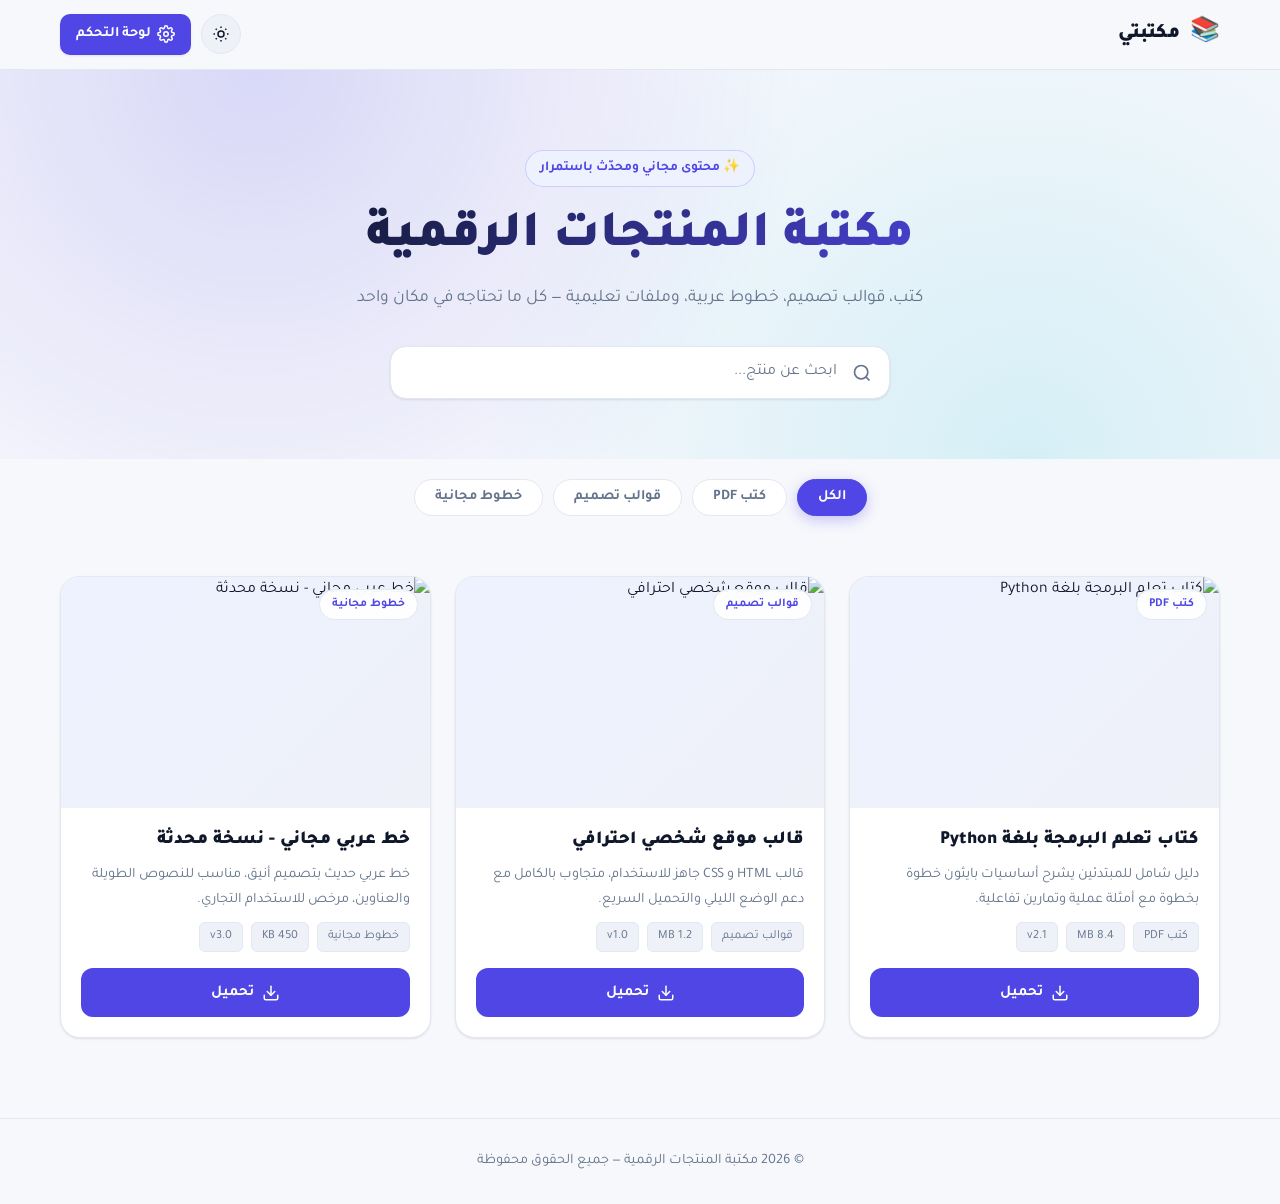
==== index.html @ 05be1ee8 "Add files via upload" ====
<!DOCTYPE html>
<html lang="ar" dir="rtl">
<head>
  <meta charset="UTF-8" />
  <meta name="viewport" content="width=device-width, initial-scale=1.0" />
  <meta name="description" content="مكتبة المنتجات الرقمية — كتب، قوالب، خطوط، وملفات تعليمية للتحميل المجاني" />
  <title>مكتبة المنتجات الرقمية</title>
  <link rel="preconnect" href="https://fonts.googleapis.com" />
  <link rel="preconnect" href="https://fonts.gstatic.com" crossorigin />
  <link href="https://fonts.googleapis.com/css2?family=Tajawal:wght@400;500;700;900&display=swap" rel="stylesheet" />
  <link rel="stylesheet" href="style.css" />
</head>
<body>

  <!-- شريط التنقل -->
  <nav class="navbar">
    <div class="nav-container">
      <a href="/" class="logo">
        <span class="logo-icon">📚</span>
        <span class="logo-text">مكتبتي</span>
      </a>
      <div class="nav-actions">
        <button id="themeToggle" class="icon-btn" aria-label="تبديل الوضع الليلي">
          <svg class="icon-sun" viewBox="0 0 24 24" fill="none" stroke="currentColor" stroke-width="2"><circle cx="12" cy="12" r="4"/><path d="M12 2v2M12 20v2M4.93 4.93l1.41 1.41M17.66 17.66l1.41 1.41M2 12h2M20 12h2M6.34 17.66l-1.41 1.41M19.07 4.93l-1.41 1.41"/></svg>
          <svg class="icon-moon" viewBox="0 0 24 24" fill="none" stroke="currentColor" stroke-width="2"><path d="M21 12.79A9 9 0 1 1 11.21 3 7 7 0 0 0 21 12.79z"/></svg>
        </button>
        <a href="/admin/" class="admin-link">
          <svg viewBox="0 0 24 24" fill="none" stroke="currentColor" stroke-width="2" width="18" height="18"><circle cx="12" cy="12" r="3"/><path d="M19.4 15a1.65 1.65 0 0 0 .33 1.82l.06.06a2 2 0 1 1-2.83 2.83l-.06-.06a1.65 1.65 0 0 0-1.82-.33 1.65 1.65 0 0 0-1 1.51V21a2 2 0 0 1-4 0v-.09A1.65 1.65 0 0 0 9 19.4a1.65 1.65 0 0 0-1.82.33l-.06.06a2 2 0 1 1-2.83-2.83l.06-.06a1.65 1.65 0 0 0 .33-1.82 1.65 1.65 0 0 0-1.51-1H3a2 2 0 0 1 0-4h.09A1.65 1.65 0 0 0 4.6 9a1.65 1.65 0 0 0-.33-1.82l-.06-.06a2 2 0 1 1 2.83-2.83l.06.06a1.65 1.65 0 0 0 1.82.33H9a1.65 1.65 0 0 0 1-1.51V3a2 2 0 0 1 4 0v.09a1.65 1.65 0 0 0 1 1.51 1.65 1.65 0 0 0 1.82-.33l.06-.06a2 2 0 1 1 2.83 2.83l-.06.06a1.65 1.65 0 0 0-.33 1.82V9a1.65 1.65 0 0 0 1.51 1H21a2 2 0 0 1 0 4h-.09a1.65 1.65 0 0 0-1.51 1z"/></svg>
          لوحة التحكم
        </a>
      </div>
    </div>
  </nav>

  <!-- القسم الرئيسي -->
  <header class="hero">
    <div class="hero-content">
      <span class="hero-badge">✨ محتوى مجاني ومحدّث باستمرار</span>
      <h1>مكتبة المنتجات الرقمية</h1>
      <p>كتب، قوالب تصميم، خطوط عربية، وملفات تعليمية — كل ما تحتاجه في مكان واحد</p>

      <div class="search-box">
        <svg viewBox="0 0 24 24" fill="none" stroke="currentColor" stroke-width="2" width="20" height="20"><circle cx="11" cy="11" r="8"/><path d="m21 21-4.35-4.35"/></svg>
        <input type="search" id="searchInput" placeholder="ابحث عن منتج..." aria-label="بحث" />
      </div>
    </div>
  </header>

  <!-- التصنيفات -->
  <section class="categories-section">
    <div class="container">
      <div id="categories" class="categories"></div>
    </div>
  </section>

  <!-- شبكة المنتجات -->
  <main class="container">
    <div id="productsGrid" class="products-grid">
      <div class="loading">
        <div class="spinner"></div>
        <p>جارٍ تحميل المنتجات...</p>
      </div>
    </div>
    <div id="emptyState" class="empty-state" hidden>
      <p>لا توجد منتجات مطابقة للبحث.</p>
    </div>
  </main>

  <!-- التذييل -->
  <footer class="footer">
    <div class="container">
      <p>© <span id="year"></span> مكتبة المنتجات الرقمية — جميع الحقوق محفوظة</p>
    </div>
  </footer>

  <script src="app.js"></script>
</body>
</html>
---- style.css ----
/* ==== المتغيرات والأساسيات ==== */
:root {
  --bg: #f7f8fc;
  --bg-elevated: #ffffff;
  --bg-soft: #eef1f8;
  --text: #0f172a;
  --text-muted: #64748b;
  --border: #e2e8f0;
  --primary: #4f46e5;
  --primary-hover: #4338ca;
  --primary-soft: #eef2ff;
  --accent: #06b6d4;
  --success: #10b981;
  --shadow-sm: 0 1px 3px rgba(15, 23, 42, 0.06), 0 1px 2px rgba(15, 23, 42, 0.04);
  --shadow-md: 0 4px 12px rgba(15, 23, 42, 0.08);
  --shadow-lg: 0 20px 40px -12px rgba(15, 23, 42, 0.15);
  --radius-sm: 8px;
  --radius: 14px;
  --radius-lg: 20px;
  --transition: 0.25s cubic-bezier(0.4, 0, 0.2, 1);
}

[data-theme="dark"] {
  --bg: #0b1120;
  --bg-elevated: #151b2e;
  --bg-soft: #1e263c;
  --text: #f1f5f9;
  --text-muted: #94a3b8;
  --border: #263049;
  --primary: #818cf8;
  --primary-hover: #a5b4fc;
  --primary-soft: #1e1b4b;
  --shadow-sm: 0 1px 3px rgba(0, 0, 0, 0.3);
  --shadow-md: 0 4px 12px rgba(0, 0, 0, 0.4);
  --shadow-lg: 0 20px 40px -12px rgba(0, 0, 0, 0.6);
}

* { box-sizing: border-box; margin: 0; padding: 0; }

html { scroll-behavior: smooth; }

body {
  font-family: "Tajawal", system-ui, -apple-system, "Segoe UI", sans-serif;
  background: var(--bg);
  color: var(--text);
  line-height: 1.7;
  min-height: 100vh;
  transition: background var(--transition), color var(--transition);
  -webkit-font-smoothing: antialiased;
}

.container {
  max-width: 1200px;
  margin: 0 auto;
  padding: 0 20px;
}

/* ==== شريط التنقل ==== */
.navbar {
  position: sticky;
  top: 0;
  z-index: 100;
  background: color-mix(in srgb, var(--bg) 85%, transparent);
  backdrop-filter: saturate(180%) blur(16px);
  -webkit-backdrop-filter: saturate(180%) blur(16px);
  border-bottom: 1px solid var(--border);
}

.nav-container {
  max-width: 1200px;
  margin: 0 auto;
  padding: 14px 20px;
  display: flex;
  justify-content: space-between;
  align-items: center;
}

.logo {
  display: flex;
  align-items: center;
  gap: 10px;
  text-decoration: none;
  color: var(--text);
  font-weight: 900;
  font-size: 1.25rem;
}

.logo-icon { font-size: 1.5rem; }

.nav-actions {
  display: flex;
  align-items: center;
  gap: 10px;
}

.icon-btn {
  background: var(--bg-soft);
  border: 1px solid var(--border);
  color: var(--text);
  width: 40px;
  height: 40px;
  border-radius: 50%;
  display: grid;
  place-items: center;
  cursor: pointer;
  transition: all var(--transition);
}

.icon-btn:hover {
  background: var(--primary-soft);
  border-color: var(--primary);
  color: var(--primary);
  transform: translateY(-1px);
}

.icon-btn svg { width: 18px; height: 18px; }

.icon-moon { display: none; }
[data-theme="dark"] .icon-sun { display: none; }
[data-theme="dark"] .icon-moon { display: block; }

.admin-link {
  display: inline-flex;
  align-items: center;
  gap: 6px;
  background: var(--primary);
  color: #fff;
  text-decoration: none;
  padding: 8px 16px;
  border-radius: 10px;
  font-size: 0.9rem;
  font-weight: 700;
  transition: all var(--transition);
  box-shadow: var(--shadow-sm);
}

.admin-link:hover {
  background: var(--primary-hover);
  transform: translateY(-1px);
  box-shadow: var(--shadow-md);
}

/* ==== قسم Hero ==== */
.hero {
  position: relative;
  padding: 80px 20px 60px;
  text-align: center;
  overflow: hidden;
}

.hero::before {
  content: "";
  position: absolute;
  inset: 0;
  background:
    radial-gradient(circle at 20% 0%, color-mix(in srgb, var(--primary) 18%, transparent), transparent 50%),
    radial-gradient(circle at 80% 100%, color-mix(in srgb, var(--accent) 14%, transparent), transparent 50%);
  z-index: -1;
}

.hero-content {
  max-width: 720px;
  margin: 0 auto;
}

.hero-badge {
  display: inline-block;
  background: var(--primary-soft);
  color: var(--primary);
  padding: 6px 14px;
  border-radius: 999px;
  font-size: 0.85rem;
  font-weight: 700;
  margin-bottom: 20px;
  border: 1px solid color-mix(in srgb, var(--primary) 20%, transparent);
}

.hero h1 {
  font-size: clamp(2rem, 5vw, 3.2rem);
  font-weight: 900;
  line-height: 1.2;
  margin-bottom: 16px;
  background: linear-gradient(135deg, var(--text) 0%, var(--primary) 100%);
  -webkit-background-clip: text;
  -webkit-text-fill-color: transparent;
  background-clip: text;
}

.hero p {
  color: var(--text-muted);
  font-size: 1.1rem;
  margin-bottom: 32px;
}

/* ==== صندوق البحث ==== */
.search-box {
  position: relative;
  max-width: 500px;
  margin: 0 auto;
}

.search-box svg {
  position: absolute;
  right: 18px;
  top: 50%;
  transform: translateY(-50%);
  color: var(--text-muted);
  pointer-events: none;
}

.search-box input {
  width: 100%;
  padding: 16px 52px 16px 20px;
  font-family: inherit;
  font-size: 1rem;
  color: var(--text);
  background: var(--bg-elevated);
  border: 1.5px solid var(--border);
  border-radius: 16px;
  outline: none;
  transition: all var(--transition);
  box-shadow: var(--shadow-sm);
}

.search-box input::placeholder { color: var(--text-muted); }

.search-box input:focus {
  border-color: var(--primary);
  box-shadow: 0 0 0 4px color-mix(in srgb, var(--primary) 15%, transparent);
}

/* ==== التصنيفات ==== */
.categories-section {
  padding: 20px 0 30px;
}

.categories {
  display: flex;
  flex-wrap: wrap;
  gap: 10px;
  justify-content: center;
}

.category-pill {
  background: var(--bg-elevated);
  border: 1.5px solid var(--border);
  color: var(--text-muted);
  padding: 9px 20px;
  border-radius: 999px;
  font-family: inherit;
  font-size: 0.9rem;
  font-weight: 700;
  cursor: pointer;
  transition: all var(--transition);
}

.category-pill:hover {
  border-color: var(--primary);
  color: var(--primary);
}

.category-pill.active {
  background: var(--primary);
  border-color: var(--primary);
  color: #fff;
  box-shadow: 0 4px 14px color-mix(in srgb, var(--primary) 30%, transparent);
}

/* ==== شبكة المنتجات ==== */
.products-grid {
  display: grid;
  grid-template-columns: repeat(auto-fill, minmax(280px, 1fr));
  gap: 24px;
  padding: 30px 0 80px;
}

.product-card {
  background: var(--bg-elevated);
  border: 1px solid var(--border);
  border-radius: var(--radius-lg);
  overflow: hidden;
  display: flex;
  flex-direction: column;
  transition: all var(--transition);
  box-shadow: var(--shadow-sm);
}

.product-card:hover {
  transform: translateY(-6px);
  box-shadow: var(--shadow-lg);
  border-color: color-mix(in srgb, var(--primary) 40%, transparent);
}

.product-image {
  position: relative;
  aspect-ratio: 16 / 10;
  background: linear-gradient(135deg, var(--primary-soft), var(--bg-soft));
  overflow: hidden;
}

.product-image img {
  width: 100%;
  height: 100%;
  object-fit: cover;
  transition: transform 0.4s ease;
}

.product-card:hover .product-image img { transform: scale(1.05); }

.product-image .placeholder {
  width: 100%;
  height: 100%;
  display: grid;
  place-items: center;
  font-size: 3rem;
  opacity: 0.5;
}

.product-badge {
  position: absolute;
  top: 12px;
  right: 12px;
  background: color-mix(in srgb, var(--bg-elevated) 90%, transparent);
  backdrop-filter: blur(8px);
  color: var(--primary);
  font-size: 0.75rem;
  font-weight: 700;
  padding: 4px 12px;
  border-radius: 999px;
  border: 1px solid var(--border);
}

.product-body {
  padding: 20px;
  display: flex;
  flex-direction: column;
  flex: 1;
  gap: 10px;
}

.product-title {
  font-size: 1.15rem;
  font-weight: 900;
  line-height: 1.4;
}

.product-description {
  color: var(--text-muted);
  font-size: 0.9rem;
  flex: 1;
  display: -webkit-box;
  -webkit-box-orient: vertical;
  -webkit-line-clamp: 3;
  line-clamp: 3;
  overflow: hidden;
}

.product-meta {
  display: flex;
  flex-wrap: wrap;
  gap: 8px;
  font-size: 0.78rem;
  color: var(--text-muted);
}

.meta-tag {
  background: var(--bg-soft);
  padding: 3px 10px;
  border-radius: 6px;
  border: 1px solid var(--border);
}

.download-btn {
  display: flex;
  align-items: center;
  justify-content: center;
  gap: 8px;
  background: var(--primary);
  color: #fff;
  text-decoration: none;
  padding: 12px 20px;
  border-radius: 12px;
  font-weight: 700;
  font-size: 0.95rem;
  transition: all var(--transition);
  margin-top: 6px;
  border: none;
  cursor: pointer;
  font-family: inherit;
}

.download-btn:hover {
  background: var(--primary-hover);
  transform: translateY(-1px);
  box-shadow: 0 6px 18px color-mix(in srgb, var(--primary) 35%, transparent);
}

.download-btn svg { width: 18px; height: 18px; }

/* ==== حالة التحميل والفارغ ==== */
.loading {
  grid-column: 1 / -1;
  text-align: center;
  padding: 60px 20px;
  color: var(--text-muted);
}

.spinner {
  width: 40px;
  height: 40px;
  border: 3px solid var(--border);
  border-top-color: var(--primary);
  border-radius: 50%;
  margin: 0 auto 16px;
  animation: spin 0.8s linear infinite;
}

@keyframes spin { to { transform: rotate(360deg); } }

.empty-state {
  text-align: center;
  padding: 60px 20px;
  color: var(--text-muted);
  font-size: 1.05rem;
}

/* ==== التذييل ==== */
.footer {
  border-top: 1px solid var(--border);
  padding: 30px 0;
  text-align: center;
  color: var(--text-muted);
  font-size: 0.9rem;
}

/* ==== استجابة الجوال ==== */
@media (max-width: 640px) {
  .hero { padding: 50px 16px 40px; }
  .admin-link span { display: none; }
  .admin-link { padding: 8px 12px; }
  .products-grid { grid-template-columns: 1fr; gap: 16px; }
  .categories { justify-content: flex-start; overflow-x: auto; flex-wrap: nowrap; padding-bottom: 8px; }
  .category-pill { white-space: nowrap; }
}

@media (prefers-reduced-motion: reduce) {
  * { transition: none !important; animation: none !important; }
}
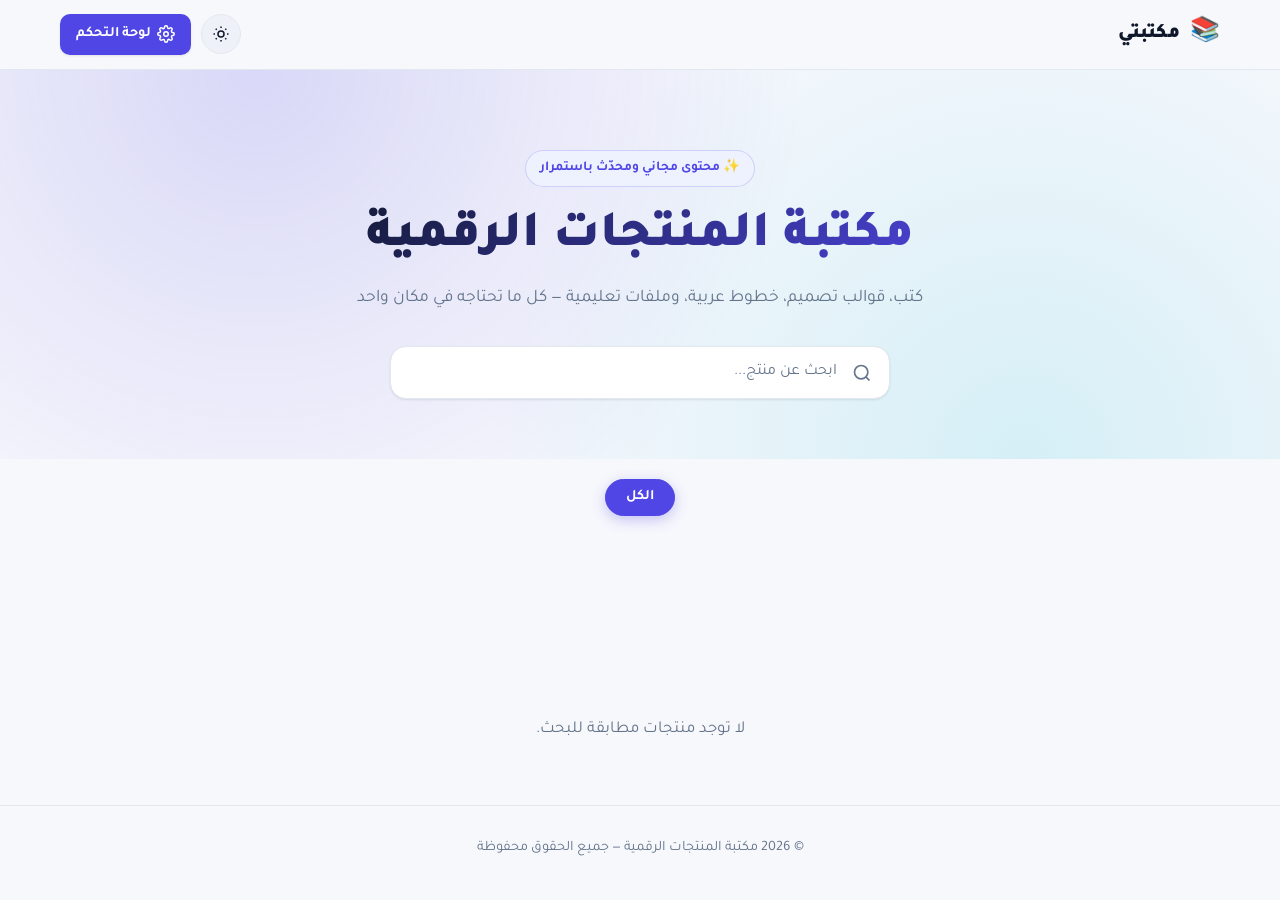
==== commit 4cc7f465: "all" ====
--- a/index.html
+++ b/index.html
@@ -12,10 +12,9 @@
 </head>
 <body>
 
-  <!-- شريط التنقل -->
   <nav class="navbar">
     <div class="nav-container">
-      <a href="/" class="logo">
+      <a href="/my-library/" class="logo">
         <span class="logo-icon">📚</span>
         <span class="logo-text">مكتبتي</span>
       </a>
@@ -24,7 +23,7 @@
           <svg class="icon-sun" viewBox="0 0 24 24" fill="none" stroke="currentColor" stroke-width="2"><circle cx="12" cy="12" r="4"/><path d="M12 2v2M12 20v2M4.93 4.93l1.41 1.41M17.66 17.66l1.41 1.41M2 12h2M20 12h2M6.34 17.66l-1.41 1.41M19.07 4.93l-1.41 1.41"/></svg>
           <svg class="icon-moon" viewBox="0 0 24 24" fill="none" stroke="currentColor" stroke-width="2"><path d="M21 12.79A9 9 0 1 1 11.21 3 7 7 0 0 0 21 12.79z"/></svg>
         </button>
-        <a href="/admin/" class="admin-link">
+        <a href="/my-library/admin/" class="admin-link">
           <svg viewBox="0 0 24 24" fill="none" stroke="currentColor" stroke-width="2" width="18" height="18"><circle cx="12" cy="12" r="3"/><path d="M19.4 15a1.65 1.65 0 0 0 .33 1.82l.06.06a2 2 0 1 1-2.83 2.83l-.06-.06a1.65 1.65 0 0 0-1.82-.33 1.65 1.65 0 0 0-1 1.51V21a2 2 0 0 1-4 0v-.09A1.65 1.65 0 0 0 9 19.4a1.65 1.65 0 0 0-1.82.33l-.06.06a2 2 0 1 1-2.83-2.83l.06-.06a1.65 1.65 0 0 0 .33-1.82 1.65 1.65 0 0 0-1.51-1H3a2 2 0 0 1 0-4h.09A1.65 1.65 0 0 0 4.6 9a1.65 1.65 0 0 0-.33-1.82l-.06-.06a2 2 0 1 1 2.83-2.83l.06.06a1.65 1.65 0 0 0 1.82.33H9a1.65 1.65 0 0 0 1-1.51V3a2 2 0 0 1 4 0v.09a1.65 1.65 0 0 0 1 1.51 1.65 1.65 0 0 0 1.82-.33l.06-.06a2 2 0 1 1 2.83 2.83l-.06.06a1.65 1.65 0 0 0-.33 1.82V9a1.65 1.65 0 0 0 1.51 1H21a2 2 0 0 1 0 4h-.09a1.65 1.65 0 0 0-1.51 1z"/></svg>
           لوحة التحكم
         </a>
@@ -32,13 +31,11 @@
     </div>
   </nav>
 
-  <!-- القسم الرئيسي -->
   <header class="hero">
     <div class="hero-content">
       <span class="hero-badge">✨ محتوى مجاني ومحدّث باستمرار</span>
       <h1>مكتبة المنتجات الرقمية</h1>
       <p>كتب، قوالب تصميم، خطوط عربية، وملفات تعليمية — كل ما تحتاجه في مكان واحد</p>
-
       <div class="search-box">
         <svg viewBox="0 0 24 24" fill="none" stroke="currentColor" stroke-width="2" width="20" height="20"><circle cx="11" cy="11" r="8"/><path d="m21 21-4.35-4.35"/></svg>
         <input type="search" id="searchInput" placeholder="ابحث عن منتج..." aria-label="بحث" />
@@ -46,14 +43,12 @@
     </div>
   </header>
 
-  <!-- التصنيفات -->
   <section class="categories-section">
     <div class="container">
       <div id="categories" class="categories"></div>
     </div>
   </section>
 
-  <!-- شبكة المنتجات -->
   <main class="container">
     <div id="productsGrid" class="products-grid">
       <div class="loading">
@@ -66,7 +61,6 @@
     </div>
   </main>
 
-  <!-- التذييل -->
   <footer class="footer">
     <div class="container">
       <p>© <span id="year"></span> مكتبة المنتجات الرقمية — جميع الحقوق محفوظة</p>
--- a/style.css
+++ b/style.css
@@ -1,4 +1,3 @@
-/* ==== المتغيرات والأساسيات ==== */
 :root {
   --bg: #f7f8fc;
   --bg-elevated: #ffffff;
@@ -55,7 +54,6 @@
   padding: 0 20px;
 }
 
-/* ==== شريط التنقل ==== */
 .navbar {
   position: sticky;
   top: 0;
@@ -140,7 +138,6 @@
   box-shadow: var(--shadow-md);
 }
 
-/* ==== قسم Hero ==== */
 .hero {
   position: relative;
   padding: 80px 20px 60px;
@@ -192,7 +189,6 @@
   margin-bottom: 32px;
 }
 
-/* ==== صندوق البحث ==== */
 .search-box {
   position: relative;
   max-width: 500px;
@@ -229,10 +225,7 @@
   box-shadow: 0 0 0 4px color-mix(in srgb, var(--primary) 15%, transparent);
 }
 
-/* ==== التصنيفات ==== */
-.categories-section {
-  padding: 20px 0 30px;
-}
+.categories-section { padding: 20px 0 30px; }
 
 .categories {
   display: flex;
@@ -266,7 +259,6 @@
   box-shadow: 0 4px 14px color-mix(in srgb, var(--primary) 30%, transparent);
 }
 
-/* ==== شبكة المنتجات ==== */
 .products-grid {
   display: grid;
   grid-template-columns: repeat(auto-fill, minmax(280px, 1fr));
@@ -397,7 +389,6 @@
 
 .download-btn svg { width: 18px; height: 18px; }
 
-/* ==== حالة التحميل والفارغ ==== */
 .loading {
   grid-column: 1 / -1;
   text-align: center;
@@ -424,7 +415,6 @@
   font-size: 1.05rem;
 }
 
-/* ==== التذييل ==== */
 .footer {
   border-top: 1px solid var(--border);
   padding: 30px 0;
@@ -433,7 +423,6 @@
   font-size: 0.9rem;
 }
 
-/* ==== استجابة الجوال ==== */
 @media (max-width: 640px) {
   .hero { padding: 50px 16px 40px; }
   .admin-link span { display: none; }
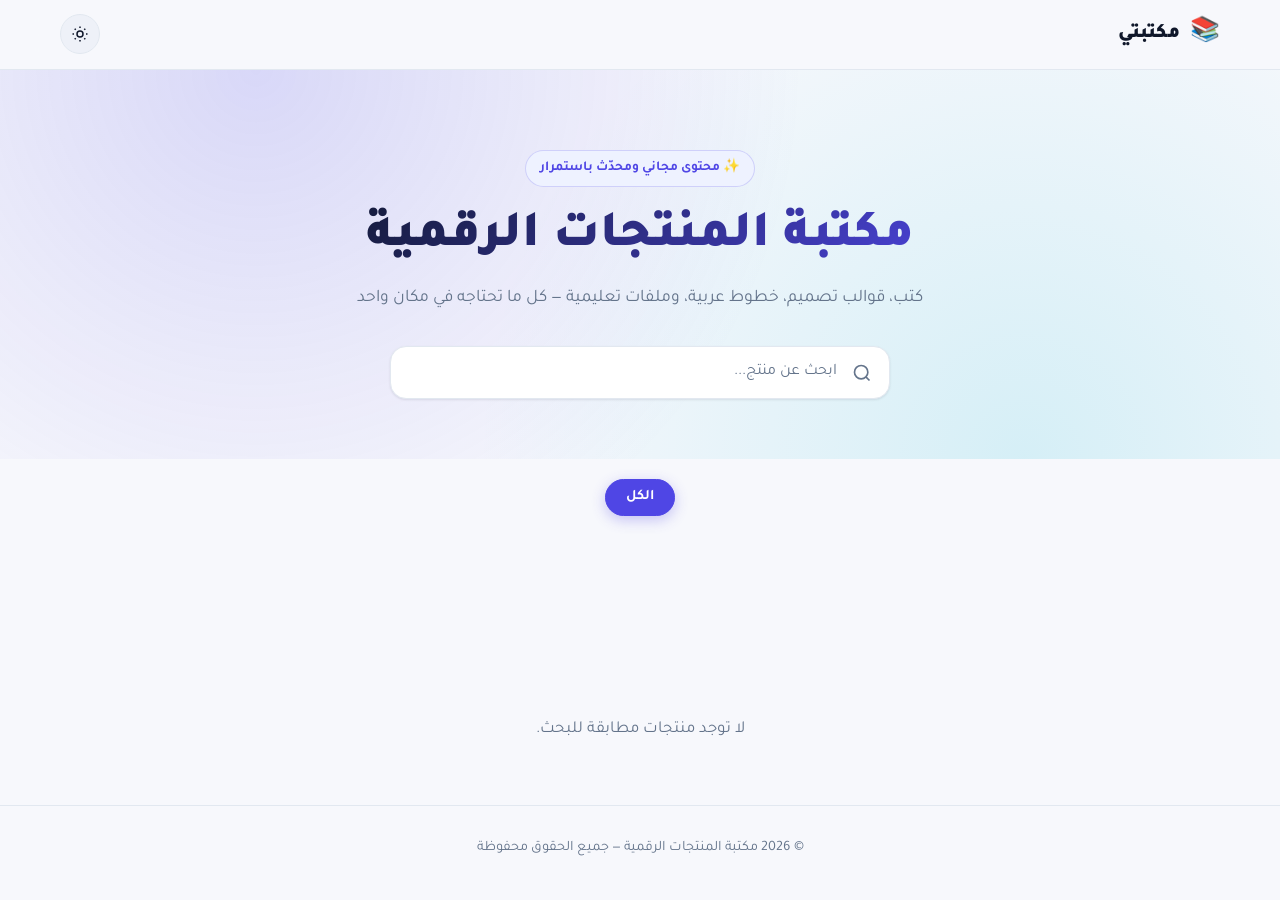
==== commit 521a6843: "all" ====
--- a/index.html
+++ b/index.html
@@ -23,10 +23,6 @@
           <svg class="icon-sun" viewBox="0 0 24 24" fill="none" stroke="currentColor" stroke-width="2"><circle cx="12" cy="12" r="4"/><path d="M12 2v2M12 20v2M4.93 4.93l1.41 1.41M17.66 17.66l1.41 1.41M2 12h2M20 12h2M6.34 17.66l-1.41 1.41M19.07 4.93l-1.41 1.41"/></svg>
           <svg class="icon-moon" viewBox="0 0 24 24" fill="none" stroke="currentColor" stroke-width="2"><path d="M21 12.79A9 9 0 1 1 11.21 3 7 7 0 0 0 21 12.79z"/></svg>
         </button>
-        <a href="/my-library/admin/" class="admin-link">
-          <svg viewBox="0 0 24 24" fill="none" stroke="currentColor" stroke-width="2" width="18" height="18"><circle cx="12" cy="12" r="3"/><path d="M19.4 15a1.65 1.65 0 0 0 .33 1.82l.06.06a2 2 0 1 1-2.83 2.83l-.06-.06a1.65 1.65 0 0 0-1.82-.33 1.65 1.65 0 0 0-1 1.51V21a2 2 0 0 1-4 0v-.09A1.65 1.65 0 0 0 9 19.4a1.65 1.65 0 0 0-1.82.33l-.06.06a2 2 0 1 1-2.83-2.83l.06-.06a1.65 1.65 0 0 0 .33-1.82 1.65 1.65 0 0 0-1.51-1H3a2 2 0 0 1 0-4h.09A1.65 1.65 0 0 0 4.6 9a1.65 1.65 0 0 0-.33-1.82l-.06-.06a2 2 0 1 1 2.83-2.83l.06.06a1.65 1.65 0 0 0 1.82.33H9a1.65 1.65 0 0 0 1-1.51V3a2 2 0 0 1 4 0v.09a1.65 1.65 0 0 0 1 1.51 1.65 1.65 0 0 0 1.82-.33l.06-.06a2 2 0 1 1 2.83 2.83l-.06.06a1.65 1.65 0 0 0-.33 1.82V9a1.65 1.65 0 0 0 1.51 1H21a2 2 0 0 1 0 4h-.09a1.65 1.65 0 0 0-1.51 1z"/></svg>
-          لوحة التحكم
-        </a>
       </div>
     </div>
   </nav>
--- a/style.css
+++ b/style.css
@@ -434,4 +434,182 @@
 
 @media (prefers-reduced-motion: reduce) {
   * { transition: none !important; animation: none !important; }
+}
+
+/* ============================================
+   صفحة تفاصيل المنتج
+   ============================================ */
+
+.product-card {
+  cursor: pointer;
+  text-decoration: none;
+  color: inherit;
+}
+
+.product-detail-container {
+  padding: 30px 20px 80px;
+  max-width: 1100px;
+}
+
+.back-link {
+  display: inline-flex;
+  align-items: center;
+  gap: 6px;
+  color: var(--text-muted);
+  text-decoration: none;
+  font-weight: 700;
+  font-size: 0.95rem;
+  margin-bottom: 24px;
+  transition: color var(--transition);
+}
+
+.back-link:hover { color: var(--primary); }
+
+.detail-hero {
+  display: grid;
+  grid-template-columns: 1fr 1fr;
+  gap: 40px;
+  background: var(--bg-elevated);
+  border: 1px solid var(--border);
+  border-radius: var(--radius-lg);
+  padding: 30px;
+  box-shadow: var(--shadow-sm);
+  margin-bottom: 40px;
+}
+
+.detail-image {
+  aspect-ratio: 4 / 3;
+  background: linear-gradient(135deg, var(--primary-soft), var(--bg-soft));
+  border-radius: var(--radius);
+  overflow: hidden;
+  display: grid;
+  place-items: center;
+}
+
+.detail-image img {
+  width: 100%;
+  height: 100%;
+  object-fit: cover;
+}
+
+.detail-placeholder {
+  font-size: 5rem;
+  opacity: 0.5;
+}
+
+.detail-info {
+  display: flex;
+  flex-direction: column;
+  gap: 14px;
+}
+
+.detail-title {
+  font-size: clamp(1.5rem, 3vw, 2.2rem);
+  font-weight: 900;
+  line-height: 1.3;
+}
+
+.detail-short {
+  color: var(--text-muted);
+  font-size: 1rem;
+  line-height: 1.8;
+}
+
+.detail-download {
+  margin-top: auto;
+  padding: 16px 24px;
+  font-size: 1.05rem;
+  width: fit-content;
+  min-width: 220px;
+}
+
+.detail-section {
+  background: var(--bg-elevated);
+  border: 1px solid var(--border);
+  border-radius: var(--radius-lg);
+  padding: 28px 32px;
+  margin-bottom: 24px;
+  box-shadow: var(--shadow-sm);
+}
+
+.detail-section h2 {
+  font-size: 1.3rem;
+  font-weight: 900;
+  margin-bottom: 18px;
+  padding-bottom: 12px;
+  border-bottom: 2px solid var(--primary-soft);
+  color: var(--primary);
+}
+
+.detail-text {
+  color: var(--text);
+  font-size: 1rem;
+  line-height: 2;
+}
+
+.detail-list {
+  list-style: none;
+  padding: 0;
+  display: grid;
+  gap: 10px;
+}
+
+.detail-list li {
+  padding: 10px 16px;
+  background: var(--bg-soft);
+  border-radius: 10px;
+  font-size: 0.95rem;
+  display: flex;
+  align-items: center;
+  gap: 10px;
+  border: 1px solid var(--border);
+}
+
+.check-list li::before {
+  content: "✓";
+  color: var(--success);
+  font-weight: 900;
+  font-size: 1.1rem;
+  flex-shrink: 0;
+}
+
+.star-list li::before {
+  content: "★";
+  color: #f59e0b;
+  font-size: 1rem;
+  flex-shrink: 0;
+}
+
+.detail-error {
+  text-align: center;
+  padding: 80px 20px;
+  background: var(--bg-elevated);
+  border-radius: var(--radius-lg);
+  border: 1px solid var(--border);
+}
+
+.detail-error h2 {
+  font-size: 1.5rem;
+  margin-bottom: 12px;
+}
+
+.detail-error p {
+  color: var(--text-muted);
+  margin-bottom: 24px;
+}
+
+.detail-error .download-btn {
+  display: inline-flex;
+  width: auto;
+  margin: 0 auto;
+}
+
+@media (max-width: 768px) {
+  .detail-hero {
+    grid-template-columns: 1fr;
+    gap: 24px;
+    padding: 20px;
+  }
+  .detail-section { padding: 20px; }
+  .detail-download { width: 100%; }
 }
